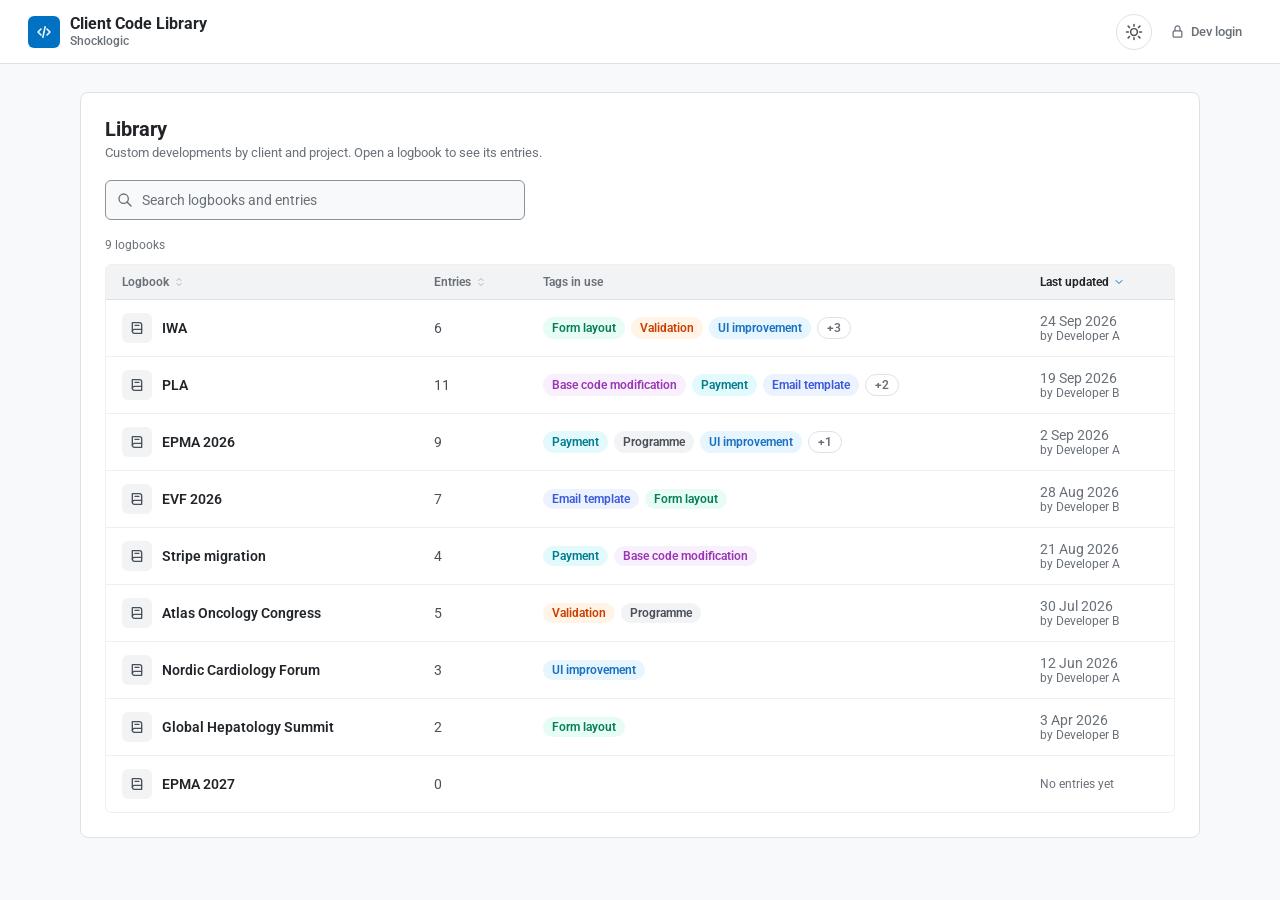
==== index.html @ 4f208eb2 "Add Library and search results pages with sample data and top bar behaviour" ====
<!DOCTYPE html>
<html lang="en">
<head>
  <meta charset="utf-8">
  <meta name="viewport" content="width=device-width, initial-scale=1">
  <title>Library · Client Code Library</title>
  <link rel="preconnect" href="https://fonts.googleapis.com">
  <link rel="preconnect" href="https://fonts.gstatic.com" crossorigin>
  <link rel="stylesheet" href="https://fonts.googleapis.com/css2?family=JetBrains+Mono:wght@400&family=Roboto:wght@400;500;600;700&display=swap">
  <link rel="stylesheet" href="css/tokens.css">
  <link rel="stylesheet" href="css/base.css">
  <link rel="stylesheet" href="css/components.css">
  <link rel="stylesheet" href="css/pages.css">
  <script src="js/boot.js"></script>
</head>
<body>
  <div class="app" id="app">
    <a class="skip-link" href="#main">Skip to content</a>
    <header class="topbar">
      <a class="brand" href="index.html">
        <span class="brand-mark"><svg data-icon="Code" data-size="18"></svg></span>
        <span class="brand-text">
          <span class="brand-name">Client Code Library</span>
          <span class="brand-org">Shocklogic</span>
        </span>
      </a>
      <div class="topbar-actions">
        <span class="dev-badge dev-only">Dev mode</span>
        <button type="button" class="theme-toggle" id="theme-toggle" aria-label="Switch theme">
          <svg class="icon-sun" data-icon="Sun" data-size="18"></svg>
          <svg class="icon-moon" data-icon="Moon" data-size="18"></svg>
        </button>
        <button type="button" class="dev-login viewer-only" id="dev-login"><svg data-icon="Lock" data-size="15"></svg>Dev login</button>
        <div class="user-menu dev-only">
          <button type="button" class="user-btn" id="user-btn" aria-haspopup="menu" aria-expanded="false" aria-controls="user-popup">
            <span class="avatar" aria-hidden="true" data-user-initials></span>
            <span class="uname" data-user-name></span>
            <svg class="chev" data-icon="ChevDown" data-size="14"></svg>
          </button>
          <div class="menu user-popup" id="user-popup" role="menu" aria-label="User menu" hidden>
            <button type="button" class="menu-item" role="menuitem" id="logout"><svg data-icon="Logout"></svg>Log out</button>
          </div>
        </div>
      </div>
    </header>
    <main class="main" id="main">
      <div class="page">
        <section class="content-card" aria-labelledby="library-title">
          <div class="content-header">
            <div>
              <h2 id="library-title">Library</h2>
              <p>Custom developments by client and project. Open a logbook to see its entries.</p>
            </div>
            <div class="header-actions dev-only">
              <button type="button" class="btn btn-primary"><svg data-icon="Plus"></svg>New logbook</button>
            </div>
          </div>
          <form class="search-block" role="search" action="search.html" method="get" id="library-search">
            <div class="search-row">
              <svg data-icon="Search"></svg>
              <input type="search" name="q" placeholder="Search logbooks and entries" aria-label="Search logbooks and entries" autocomplete="off">
            </div>
          </form>
          <p class="result-count" id="library-count"></p>
          <div class="table-wrap">
            <table>
              <caption class="sr-only">Logbooks</caption>
              <thead>
                <tr>
                  <th scope="col" aria-sort="none"><button type="button" data-sort="name">Logbook</button></th>
                  <th scope="col" aria-sort="none"><button type="button" data-sort="entries">Entries</button></th>
                  <th scope="col">Tags in use</th>
                  <th scope="col" aria-sort="descending"><button type="button" data-sort="updated" class="sorted">Last updated</button></th>
                  <th scope="col" class="dev-only"><span class="sr-only">Actions</span></th>
                </tr>
              </thead>
              <tbody id="library-rows"></tbody>
            </table>
          </div>
        </section>
      </div>
    </main>
  </div>
  <script src="js/icons.js"></script>
  <script src="js/data.js"></script>
  <script src="js/ui.js"></script>
  <script src="js/behaviors.js"></script>
  <script src="js/shell.js"></script>
  <script src="js/library.js"></script>
</body>
</html>
---- css/tokens.css ----
/*
  Design tokens.
  Light is the default. Dark applies when the OS prefers it, unless the user
  chose light with the toggle; data-theme="dark" on <html> forces dark.
  Components read these variables only; never write a hex value in a component.
*/

:root {
  color-scheme: light;

  /* Brand */
  --color-primary: #0171c4;
  --color-primary-hover: #01599c;
  --color-primary-active: #014276;
  --color-primary-light: #e7f5ff;
  --color-primary-light-border: #a5d8ff;
  --color-primary-light-active: #dbe9f3;
  --color-on-primary: #ffffff;

  /* Status */
  --color-success: #007f5b;
  --color-success-light: #e6fcf5;
  --color-success-text: #087f5b;
  --color-danger: #dd353b;
  --color-danger-hover: #c10b23;
  --color-danger-active: #9c0219;
  --color-danger-light: #fff5f5;
  --color-danger-light-active: #f8eeee;
  --color-danger-text: #da2a2c;
  --color-mark: #ffec99;

  /* Text */
  --color-text: #212529;
  --color-text-subtle: #495057;
  --color-text-muted: #697078;

  /* Borders */
  --color-border: #dee2e6;
  --color-border-light: #edeff1;
  --color-border-control: #8e9195;

  /* Grounds */
  --color-surface: #ffffff;
  --color-bg: #f8f9fa;
  --color-bg-subtle: #f1f3f5;
  --color-row-hover: #f8f9fa;
  --color-bg-active: #e5e7e9;
  --color-code-bg: #f8f9fa;
  --color-overlay: rgba(16, 24, 40, 0.45);

  /* Lightbox */
  --color-lightbox-bg: rgba(10, 12, 16, 0.95);
  --color-lightbox-control: rgba(255, 255, 255, 0.12);
  --color-lightbox-control-hover: rgba(255, 255, 255, 0.22);
  --color-lightbox-text: #ffffff;
  --color-lightbox-text-muted: rgba(255, 255, 255, 0.72);
  --color-lightbox-thumb-active: #4dabf7;
  --color-lightbox-image-bg: #ffffff;
  --color-zoom-chip: rgba(16, 24, 40, 0.6);

  /* Tags: one pair per controlled tag */
  --tag-blue-bg: #e7f5ff;
  --tag-blue-fg: #1971c2;
  --tag-teal-bg: #e6fcf5;
  --tag-teal-fg: #087f5b;
  --tag-grape-bg: #f8f0fc;
  --tag-grape-fg: #9c36b5;
  --tag-orange-bg: #fff4e6;
  --tag-orange-fg: #cc3f01;
  --tag-indigo-bg: #edf2ff;
  --tag-indigo-fg: #3b5bdb;
  --tag-cyan-bg: #e3fafc;
  --tag-cyan-fg: #027c90;
  --tag-gray-bg: #f1f3f5;
  --tag-gray-fg: #495057;

  /* Syntax colours, code only */
  --syn-keyword: #9c36b5;
  --syn-string: #087f5b;
  --syn-comment: #6c747c;
  --syn-fn: #1971c2;
  --syn-number: #cf4000;
  --syn-prop: #3b5bdb;

  --shadow-focus-input: 0 0 0 3px #e7f5ff;
}

/* Dark, following the OS unless the user chose light */
@media (prefers-color-scheme: dark) {
  :root:not([data-theme="light"]) {
    color-scheme: dark;

    --color-primary: #4dabf7;
    --color-primary-hover: #74c0fc;
    --color-primary-active: #4b97d1;
    --color-primary-light: rgba(34, 139, 230, 0.16);
    --color-primary-light-border: rgba(77, 171, 247, 0.35);
    --color-primary-light-active: #1b2c3e;
    --color-on-primary: #1a1b1e;
    --color-success: #63e6be;
    --color-success-light: rgba(18, 184, 134, 0.14);
    --color-success-text: #63e6be;
    --color-danger: #fa5252;
    --color-danger-hover: #ff6b6b;
    --color-danger-active: #e25053;
    --color-danger-light: rgba(250, 82, 82, 0.12);
    --color-danger-light-active: #28151a;
    --color-danger-text: #ff8787;
    --color-mark: rgba(250, 176, 5, 0.35);
    --color-text: #e9ecef;
    --color-text-subtle: #ced4da;
    --color-text-muted: #939599;
    --color-border: #373a40;
    --color-border-light: #2c2e33;
    --color-border-control: #6c6f76;
    --color-surface: #25262b;
    --color-bg: #1a1b1e;
    --color-bg-subtle: #2c2e33;
    --color-row-hover: #2c2e33;
    --color-bg-active: #1d1f23;
    --color-code-bg: #1f2023;
    --tag-blue-bg: rgba(34, 139, 230, 0.16);
    --tag-blue-fg: #74c0fc;
    --tag-teal-bg: rgba(18, 184, 134, 0.16);
    --tag-teal-fg: #63e6be;
    --tag-grape-bg: rgba(190, 75, 219, 0.16);
    --tag-grape-fg: #e599f7;
    --tag-orange-bg: rgba(253, 126, 20, 0.16);
    --tag-orange-fg: #ffa94d;
    --tag-indigo-bg: rgba(76, 110, 245, 0.16);
    --tag-indigo-fg: #91a7ff;
    --tag-cyan-bg: rgba(21, 170, 191, 0.16);
    --tag-cyan-fg: #66d9e8;
    --tag-gray-bg: rgba(134, 142, 150, 0.12);
    --tag-gray-fg: #ced4da;
    --syn-keyword: #e599f7;
    --syn-string: #63e6be;
    --syn-comment: #909296;
    --syn-fn: #74c0fc;
    --syn-number: #ffa94d;
    --syn-prop: #91a7ff;
    --shadow-focus-input: 0 0 0 3px rgba(34, 139, 230, 0.16);
  }
}

:root[data-theme="dark"] {
  color-scheme: dark;

  --color-primary: #4dabf7;
  --color-primary-hover: #74c0fc;
  --color-primary-active: #4b97d1;
  --color-primary-light: rgba(34, 139, 230, 0.16);
  --color-primary-light-border: rgba(77, 171, 247, 0.35);
  --color-primary-light-active: #1b2c3e;
  --color-on-primary: #1a1b1e;
  --color-success: #63e6be;
  --color-success-light: rgba(18, 184, 134, 0.14);
  --color-success-text: #63e6be;
  --color-danger: #fa5252;
  --color-danger-hover: #ff6b6b;
  --color-danger-active: #e25053;
  --color-danger-light: rgba(250, 82, 82, 0.12);
  --color-danger-light-active: #28151a;
  --color-danger-text: #ff8787;
  --color-mark: rgba(250, 176, 5, 0.35);
  --color-text: #e9ecef;
  --color-text-subtle: #ced4da;
  --color-text-muted: #939599;
  --color-border: #373a40;
  --color-border-light: #2c2e33;
  --color-border-control: #6c6f76;
  --color-surface: #25262b;
  --color-bg: #1a1b1e;
  --color-bg-subtle: #2c2e33;
  --color-row-hover: #2c2e33;
  --color-bg-active: #1d1f23;
  --color-code-bg: #1f2023;
  --tag-blue-bg: rgba(34, 139, 230, 0.16);
  --tag-blue-fg: #74c0fc;
  --tag-teal-bg: rgba(18, 184, 134, 0.16);
  --tag-teal-fg: #63e6be;
  --tag-grape-bg: rgba(190, 75, 219, 0.16);
  --tag-grape-fg: #e599f7;
  --tag-orange-bg: rgba(253, 126, 20, 0.16);
  --tag-orange-fg: #ffa94d;
  --tag-indigo-bg: rgba(76, 110, 245, 0.16);
  --tag-indigo-fg: #91a7ff;
  --tag-cyan-bg: rgba(21, 170, 191, 0.16);
  --tag-cyan-fg: #66d9e8;
  --tag-gray-bg: rgba(134, 142, 150, 0.12);
  --tag-gray-fg: #ced4da;
  --syn-keyword: #e599f7;
  --syn-string: #63e6be;
  --syn-comment: #909296;
  --syn-fn: #74c0fc;
  --syn-number: #ffa94d;
  --syn-prop: #91a7ff;
  --shadow-focus-input: 0 0 0 3px rgba(34, 139, 230, 0.16);
}

/* Not themed */
:root {
  --font-sans: Roboto, -apple-system, BlinkMacSystemFont, "Segoe UI", sans-serif;
  --font-mono: "JetBrains Mono", ui-monospace, SFMono-Regular, Menlo, Monaco, Consolas, "Liberation Mono", monospace;

  --shadow-drawer: -8px 0 32px rgba(16, 24, 40, 0.12);
  --shadow-modal: 0 12px 40px rgba(16, 24, 40, 0.18);

  --radius-xs: 4px;
  --radius-sm: 6px;
  --radius-md: 8px;
  --radius-full: 999px;

  --page-max: 1120px;
  --topbar-height: 64px;
  --drawer-width: 600px;
  --modal-width: 440px;
  --input-height: 40px;
  --button-height: 40px;
  --drawer-foot-height: 69px;

  --z-topbar: 20;
  --z-toast-dock: 30;
  --z-overlay: 40;
  --z-drawer: 41;
  --z-toast-drawer: 42;
  --z-modal: 50;
  --z-lightbox: 60;
}
---- css/base.css ----
/* Reset, document defaults, role switch and shared utilities. */

*, *::before, *::after { box-sizing: border-box; }

html {
  /* Anchors and focus scroll below the sticky top bar. */
  scroll-padding-top: calc(var(--topbar-height) + 8px);
}

html, body {
  margin: 0;
  padding: 0;
  min-height: 100%;
  background: var(--color-bg);
  color: var(--color-text);
  font-family: var(--font-sans);
  font-size: 14px;
  -webkit-font-smoothing: antialiased;
}

button, input, textarea, select { font-family: inherit; }
a { color: inherit; }
svg { flex-shrink: 0; }

[hidden] { display: none !important; }

/* Set on <html> while an overlay is open. */
.no-scroll { overflow: hidden; }

:focus-visible {
  outline: 2px solid var(--color-primary);
  outline-offset: 2px;
}

.skip-link {
  position: absolute;
  left: 12px;
  top: -48px;
  z-index: 100;
  padding: 8px 12px;
  border-radius: var(--radius-sm);
  background: var(--color-primary);
  color: var(--color-on-primary);
  font-weight: 600;
  text-decoration: none;
}
.skip-link:focus { top: 12px; }

.sr-only {
  position: absolute;
  width: 1px;
  height: 1px;
  padding: 0;
  margin: -1px;
  overflow: hidden;
  clip: rect(0, 0, 0, 0);
  white-space: nowrap;
  border: 0;
}

/*
  Roles. html[data-role] is "dev" or "viewer" (viewer when missing).
  .dev-only is hidden for viewers; .viewer-only is hidden for devs.
*/
:root:not([data-role="dev"]) .dev-only { display: none !important; }
:root[data-role="dev"] .viewer-only { display: none !important; }

@media (prefers-reduced-motion: reduce) {
  * { transition-duration: 0.001ms !important; animation-duration: 0.001ms !important; }
}
---- css/components.css ----
/*
  Components. Variables come from tokens.css; this file holds no page layout.
  Class names are the contract with the markup built in js/ and the HTML pages.
*/

/* ---------- Top bar ---------- */
.topbar {
  height: var(--topbar-height);
  flex-shrink: 0;
  position: sticky;
  top: 0;
  z-index: var(--z-topbar);
  display: flex;
  align-items: center;
  gap: 12px;
  padding: 0 28px;
  background: var(--color-surface);
  border-bottom: 1px solid var(--color-border);
}
.brand { display: flex; align-items: center; gap: 10px; flex: 1; min-width: 0; text-decoration: none; }
.brand-mark {
  width: 32px; height: 32px; border-radius: var(--radius-sm);
  display: inline-flex; align-items: center; justify-content: center;
  background: var(--color-primary); color: var(--color-on-primary);
}
.brand-mark svg { width: 18px; height: 18px; }
.brand-text { display: flex; flex-direction: column; min-width: 0; line-height: 1.25; }
.brand-name { font-size: 16px; font-weight: 700; color: var(--color-text); white-space: nowrap; }
.brand-org { font-size: 12px; font-weight: 500; color: var(--color-text-muted); }
.topbar-actions { display: flex; align-items: center; gap: 8px; }

.theme-toggle {
  width: 36px; height: 36px; border-radius: var(--radius-full);
  display: inline-flex; align-items: center; justify-content: center;
  border: 1px solid var(--color-border); background: var(--color-surface);
  color: var(--color-text-subtle); cursor: pointer;
}
.theme-toggle:hover { background: var(--color-bg-subtle); }
.theme-toggle:active { background: var(--color-bg-active); }
.theme-toggle svg { width: 18px; height: 18px; }
.theme-toggle .icon-moon { display: none; }
:root[data-theme="dark"] .theme-toggle .icon-sun { display: none; }
:root[data-theme="dark"] .theme-toggle .icon-moon { display: inline-block; }
@media (prefers-color-scheme: dark) {
  :root:not([data-theme="light"]) .theme-toggle .icon-sun { display: none; }
  :root:not([data-theme="light"]) .theme-toggle .icon-moon { display: inline-block; }
}

.dev-login {
  display: inline-flex; align-items: center; gap: 6px;
  padding: 7px 10px; border: none; border-radius: var(--radius-sm); background: none;
  font-size: 13px; font-weight: 500; color: var(--color-text-muted); cursor: pointer;
}
.dev-login svg { width: 15px; height: 15px; }
.dev-login:hover { background: var(--color-bg-subtle); color: var(--color-text); }
.dev-login:active { background: var(--color-bg-active); }

.dev-badge {
  padding: 3px 9px; border-radius: var(--radius-full);
  background: var(--color-success-light); color: var(--color-success-text);
  font-size: 12px; font-weight: 600; white-space: nowrap;
}

.user-menu { position: relative; }
.user-btn {
  display: inline-flex; align-items: center; gap: 8px;
  padding: 3px 10px 3px 3px; border: 1px solid transparent; border-radius: var(--radius-full); background: none;
  font-size: 13px; font-weight: 500; color: var(--color-text); cursor: pointer;
}
.user-btn:hover { background: var(--color-bg-subtle); }
.user-btn:active { background: var(--color-bg-active); }
.user-btn .chev { width: 14px; height: 14px; color: var(--color-text-muted); }
.user-popup { position: absolute; top: calc(100% + 4px); right: 0; z-index: var(--z-overlay); }

.avatar {
  width: 28px; height: 28px; border-radius: var(--radius-full);
  display: inline-flex; align-items: center; justify-content: center;
  background: var(--color-primary-light); color: var(--color-primary);
  font-size: 11px; font-weight: 700;
}
.avatar.sm { width: 22px; height: 22px; font-size: 10px; }
.avatar.teal { background: var(--tag-teal-bg); color: var(--tag-teal-fg); }

/* ---------- Breadcrumbs ---------- */
.breadcrumbs { display: flex; align-items: center; gap: 6px; margin-bottom: 14px; font-size: 13px; color: var(--color-text-muted); }
.breadcrumbs a { color: var(--color-primary); font-weight: 500; text-decoration: none; }
.breadcrumbs a:hover { text-decoration: underline; }
.breadcrumbs svg { width: 14px; height: 14px; }
.breadcrumbs .current { color: var(--color-text-subtle); }

/* ---------- Buttons ---------- */
.btn {
  display: inline-flex; align-items: center; justify-content: center; gap: 8px;
  height: var(--button-height); padding: 0 16px;
  border: 1px solid transparent; border-radius: var(--radius-sm);
  font-size: 14px; font-weight: 600; white-space: nowrap; cursor: pointer;
}
.btn svg { width: 16px; height: 16px; }
.btn-primary { background: var(--color-primary); color: var(--color-on-primary); }
.btn-primary:hover { background: var(--color-primary-hover); }
.btn-primary:active { background: var(--color-primary-active); }
.btn-default { background: var(--color-surface); color: var(--color-text); border-color: var(--color-border); }
.btn-default:hover { background: var(--color-bg-subtle); }
.btn-default:active { background: var(--color-bg-active); }
.btn-light { background: var(--color-primary-light); color: var(--color-primary); }
.btn-light:hover { border-color: var(--color-primary-light-border); }
.btn-light:active { background: var(--color-primary-light-active); }
.btn-danger { background: var(--color-danger); color: var(--color-on-primary); }
.btn-danger:hover { background: var(--color-danger-hover); }
.btn-danger:active { background: var(--color-danger-active); }
.btn-subtle { border: none; background: transparent; color: var(--color-text-muted); font-weight: 500; }
.btn-subtle:hover { background: var(--color-bg-subtle); color: var(--color-text); }
.btn-subtle:active { background: var(--color-bg-active); }
.btn-sm { height: 28px; padding: 0 12px; font-size: 13px; }

.icon-btn {
  display: inline-flex; padding: 6px; border: none; border-radius: var(--radius-sm); background: none;
  color: var(--color-text-muted); cursor: pointer;
}
.icon-btn svg { width: 16px; height: 16px; }
.icon-btn:hover { background: var(--color-bg-subtle); color: var(--color-primary); }
.icon-btn:active { background: var(--color-bg-active); }
.icon-btn.danger:hover { background: var(--color-danger-light); color: var(--color-danger-text); }
.icon-btn.danger:active { background: var(--color-danger-light-active); }
.action-icons { display: flex; gap: 2px; }

/* ---------- Search ---------- */
.search-row { position: relative; width: 100%; max-width: 420px; }
.search-row.wide { max-width: 560px; }
.search-row > svg {
  position: absolute; left: 12px; top: 50%; transform: translateY(-50%);
  width: 16px; height: 16px; color: var(--color-text-muted); pointer-events: none;
}
.search-row input {
  width: 100%; height: var(--input-height); padding: 10px 36px;
  border: 1px solid var(--color-border-control); border-radius: var(--radius-sm);
  background: var(--color-bg); color: var(--color-text); font-size: 14px;
}
.search-row input::placeholder { color: var(--color-text-muted); }
.search-row input::-webkit-search-cancel-button { display: none; }
.search-row input:focus {
  outline: none; border-color: var(--color-primary); background: var(--color-surface);
  box-shadow: var(--shadow-focus-input);
}
.search-row .clear { position: absolute; right: 6px; top: 50%; transform: translateY(-50%); }

/* ---------- Menus and selects ---------- */
.menu {
  width: 216px; padding: 4px;
  background: var(--color-surface); border: 1px solid var(--color-border-light);
  border-radius: var(--radius-sm); box-shadow: var(--shadow-modal);
}
.menu-label { padding: 6px 12px 4px; font-size: 12px; line-height: 1.45; color: var(--color-text-muted); }
.menu-divider { height: 1px; margin: 4px 0; background: var(--color-border-light); }
.menu-item {
  display: flex; align-items: center; gap: 10px; width: 100%; padding: 8px 12px;
  border: none; border-radius: var(--radius-xs); background: none;
  font-size: 14px; line-height: 1.55; color: var(--color-text); text-align: left; cursor: pointer;
}
.menu-item svg { width: 16px; height: 16px; color: var(--color-text-subtle); }
.menu-item:hover, .menu-item.is-active { background: var(--color-bg-subtle); }
.menu-item:active { background: var(--color-bg-active); }
.menu-item.danger, .menu-item.danger svg { color: var(--color-danger-text); }
.menu-item.danger:hover { background: var(--color-danger-light); }
.menu-item.danger:active { background: var(--color-danger-light-active); }
[role="listbox"]:focus-visible { outline: none; }
[role="listbox"]:focus-visible .is-active { outline: 2px solid var(--color-primary); outline-offset: -2px; }

.select-wrap { position: relative; display: inline-block; vertical-align: top; }
.select {
  display: inline-flex; align-items: center; gap: 8px; height: var(--input-height);
  padding: 0 10px 0 12px; border: 1px solid var(--color-border-control); border-radius: var(--radius-sm);
  background: var(--color-surface); color: var(--color-text); font-size: 14px; white-space: nowrap; cursor: pointer;
}
.select svg { width: 16px; height: 16px; color: var(--color-text-muted); }
.select .muted { color: var(--color-text-muted); }
.select:hover { background: var(--color-bg-subtle); }
.select.is-open { border-color: var(--color-primary); background: var(--color-surface); }
.select.compact { height: 30px; padding: 0 8px; font-size: 13px; }
.select-menu { position: absolute; top: calc(100% + 4px); left: 0; z-index: var(--z-overlay); min-width: 100%; width: max-content; }
.select-menu .menu-item[aria-selected="true"] { font-weight: 500; }
.select-menu .check { color: var(--color-primary); }
.select-menu .menu-item[aria-selected="false"] .check { visibility: hidden; }

/* Tag filter: fixed-height trigger, checkbox list, Clear at the foot. */
.tag-filter-wrap { width: 220px; }
.select.tag-filter { width: 100%; }
.tag-filter .tf-value { flex: 1; min-width: 0; display: flex; align-items: baseline; gap: 6px; overflow: hidden; text-align: left; }
.tag-filter .tf-first { min-width: 0; overflow: hidden; text-overflow: ellipsis; white-space: nowrap; }
.tag-filter .tf-more { flex-shrink: 0; font-weight: 500; color: var(--color-text-subtle); }
.tag-filter-menu { position: absolute; top: calc(100% + 4px); left: 0; z-index: var(--z-overlay); width: max(100%, 240px); }
.tf-search { padding: 8px 8px 4px; }
.tf-list { max-height: 288px; overflow-y: auto; }
.tf-option {
  display: flex; align-items: center; gap: 10px; padding: 8px 12px;
  border-radius: var(--radius-xs); font-size: 14px; line-height: 1.55; color: var(--color-text); cursor: pointer;
}
.tf-option:hover, .tf-option.is-active { background: var(--color-bg-subtle); }
.tf-option:hover .checkbox-box { border-color: var(--color-primary); }
.tf-option[aria-selected="true"] .checkbox-box { background: var(--color-primary); border-color: var(--color-primary); }
.tf-option[aria-selected="true"] .checkbox-box svg { visibility: visible; }
.tf-foot { display: flex; justify-content: flex-end; margin-top: 4px; padding: 4px 4px 0; border-top: 1px solid var(--color-border-light); }
.checkbox-box {
  width: 16px; height: 16px; flex-shrink: 0;
  display: inline-flex; align-items: center; justify-content: center;
  border: 1px solid var(--color-border-control); border-radius: var(--radius-xs);
  background: var(--color-surface); color: var(--color-on-primary);
}
.checkbox-box svg { width: 12px; height: 12px; visibility: hidden; }

/* ---------- Form fields ---------- */
.field { display: flex; flex-direction: column; gap: 6px; margin-bottom: 20px; }
.field-label { font-size: 14px; font-weight: 500; color: var(--color-text); }
.field-label .req { margin-left: 2px; color: var(--color-danger-text); }
.field-desc { margin-top: -2px; font-size: 12px; line-height: 1.45; color: var(--color-text-muted); }
.field-error { font-size: 12px; line-height: 1.45; color: var(--color-danger-text); }
.input, .textarea {
  width: 100%; padding: 9px 12px;
  border: 1px solid var(--color-border-control); border-radius: var(--radius-sm);
  background: var(--color-surface); color: var(--color-text); font-size: 14px;
}
.input { height: var(--input-height); }
.textarea { min-height: 88px; line-height: 1.55; resize: vertical; }
.input::placeholder, .textarea::placeholder { color: var(--color-text-muted); }
.input:focus, .textarea:focus { outline: none; border-color: var(--color-primary); box-shadow: var(--shadow-focus-input); }
.input.has-error, .textarea.has-error { border-color: var(--color-danger); }
.input.has-error { color: var(--color-danger-text); }
.input-icon { position: relative; }
.input-icon > svg {
  position: absolute; left: 11px; top: 50%; transform: translateY(-50%);
  width: 16px; height: 16px; color: var(--color-text-muted); pointer-events: none;
}
.input-icon .input { padding-left: 34px; }

/* Tags field: pills plus a read-only combobox input over the shared tag list. */
.multiselect-wrap { position: relative; }
.multiselect {
  position: relative; display: flex; flex-wrap: wrap; align-items: center; gap: 6px;
  min-height: var(--input-height); padding: 6px 34px 6px 8px;
  border: 1px solid var(--color-border-control); border-radius: var(--radius-sm);
  background: var(--color-surface); cursor: pointer;
}
.multiselect:focus-within { border-color: var(--color-primary); box-shadow: var(--shadow-focus-input); }
.multiselect.has-error { border-color: var(--color-danger); }
.multiselect > .chev {
  position: absolute; right: 10px; top: calc(var(--input-height) / 2 - 1px); transform: translateY(-50%);
  width: 16px; height: 16px; color: var(--color-text-muted); pointer-events: none;
}
.multiselect-input {
  flex: 1; min-width: 90px; padding: 4px; border: 0; outline: none; background: transparent;
  color: var(--color-text); font-size: 14px; cursor: pointer; caret-color: transparent;
}
.multiselect-input::placeholder { color: var(--color-text-muted); }
.pill {
  display: inline-flex; align-items: center; gap: 4px; padding: 3px 4px 3px 9px;
  border-radius: var(--radius-full); background: var(--color-bg-subtle); color: var(--color-text-subtle);
  font-size: 12px; font-weight: 600;
}
.pill .icon-btn { width: 24px; height: 24px; margin: -2px -6px -2px -4px; align-items: center; justify-content: center; padding: 0; }
.pill .icon-btn svg { width: 12px; height: 12px; }
.tag-menu { position: absolute; top: calc(100% + 4px); left: 0; right: 0; z-index: var(--z-overlay); width: auto; }

/* ---------- Tags and chips ---------- */
.tags { display: flex; flex-wrap: wrap; gap: 6px; }
.tag {
  display: inline-flex; align-items: center; padding: 2px 9px; border-radius: var(--radius-full);
  font-size: 12px; font-weight: 600; line-height: 1.4; white-space: nowrap;
}
.tag.blue { background: var(--tag-blue-bg); color: var(--tag-blue-fg); }
.tag.teal { background: var(--tag-teal-bg); color: var(--tag-teal-fg); }
.tag.grape { background: var(--tag-grape-bg); color: var(--tag-grape-fg); }
.tag.orange { background: var(--tag-orange-bg); color: var(--tag-orange-fg); }
.tag.indigo { background: var(--tag-indigo-bg); color: var(--tag-indigo-fg); }
.tag.cyan { background: var(--tag-cyan-bg); color: var(--tag-cyan-fg); }
.tag.gray { background: var(--tag-gray-bg); color: var(--tag-gray-fg); }
.tag.more { border: 1px solid var(--color-border); background: transparent; color: var(--color-text-muted); }
.count-badge {
  padding: 1px 8px; border-radius: var(--radius-full); background: var(--color-bg-subtle);
  font-size: 12px; font-weight: 600; line-height: 19px; color: var(--color-text-subtle);
}
.in-logbook {
  display: inline-flex; align-items: center; gap: 5px; padding: 2px 9px 2px 7px;
  border: 1px solid var(--color-border); border-radius: var(--radius-full);
  font-size: 12px; font-weight: 600; color: var(--color-text-subtle);
}
.in-logbook svg { width: 13px; height: 13px; }
mark { padding: 0 1px; border-radius: 2px; background: var(--color-mark); color: inherit; }

/* ---------- Library table ---------- */
.table-wrap { overflow-x: auto; border: 1px solid var(--color-border-light); border-radius: var(--radius-sm); }
table { width: 100%; min-width: 760px; border-collapse: collapse; font-size: 14px; }
thead th {
  padding: 10px 16px; border-bottom: 1px solid var(--color-border); background: var(--color-bg-subtle);
  text-align: left; font-size: 12px; font-weight: 600; color: var(--color-text-muted); white-space: nowrap;
}
thead th button {
  display: inline-flex; align-items: center; gap: 4px; padding: 0; border: none; background: none;
  font: inherit; color: inherit; cursor: pointer;
}
thead th button svg { width: 12px; height: 12px; opacity: 0.5; }
thead th button.sorted { color: var(--color-text); }
thead th button.sorted svg { opacity: 1; color: var(--color-primary); }
thead th button.sorted.asc svg { transform: rotate(180deg); }
tbody tr { border-bottom: 1px solid var(--color-border-light); cursor: pointer; }
tbody tr:last-child { border-bottom: none; }
tbody tr:hover { background: var(--color-row-hover); }
tbody td { padding: 13px 16px; vertical-align: middle; color: var(--color-text-subtle); }
td.col-name { font-weight: 600; color: var(--color-text); }
td.col-name .name-wrap { display: flex; align-items: center; gap: 10px; }
td.col-name .name-link { color: inherit; text-decoration: none; }
td.col-name .name-link:hover { text-decoration: underline; }
td.col-name .lb-icon {
  width: 30px; height: 30px; border-radius: var(--radius-sm);
  display: inline-flex; align-items: center; justify-content: center;
  background: var(--color-bg-subtle); color: var(--color-text-subtle);
}
td.col-name .lb-icon svg { width: 16px; height: 16px; }
td.col-count, td.col-date { white-space: nowrap; }
td.col-date { color: var(--color-text-muted); }
td.col-date .by { display: block; font-size: 12px; }
td.col-actions { width: 1%; white-space: nowrap; }

/* ---------- Search results ---------- */
.lb-result {
  display: flex; align-items: center; gap: 12px; padding: 12px 14px;
  border: 1px solid var(--color-border-light); border-radius: var(--radius-sm); text-decoration: none;
}
.lb-result:hover { background: var(--color-row-hover); border-color: var(--color-border); }
.lb-result .lb-icon {
  width: 34px; height: 34px; border-radius: var(--radius-sm);
  display: inline-flex; align-items: center; justify-content: center;
  background: var(--color-primary-light); color: var(--color-primary);
}
.lb-result .lb-icon svg { width: 18px; height: 18px; }
.lb-result .lb-name { font-size: 14.5px; font-weight: 600; }
.lb-result .lb-sub { margin-top: 2px; font-size: 12px; color: var(--color-text-muted); }
.lb-result .go { width: 16px; height: 16px; margin-left: auto; color: var(--color-text-muted); }

.entry-results { border: 1px solid var(--color-border-light); border-radius: var(--radius-sm); }
.er { display: block; padding: 14px 16px; border-bottom: 1px solid var(--color-border-light); text-decoration: none; cursor: pointer; }
.er:last-child { border-bottom: none; }
.er:hover { background: var(--color-row-hover); }
.er:focus-visible { outline-offset: -2px; }
.er-top { display: flex; align-items: flex-start; justify-content: space-between; gap: 12px; }
.er-title { font-size: 15px; font-weight: 600; line-height: 1.35; color: var(--color-text); }
.er-date { font-size: 12px; color: var(--color-text-muted); white-space: nowrap; }
.er-snippet { max-width: 80ch; margin: 6px 0 10px; font-size: 13.5px; line-height: 1.6; color: var(--color-text-subtle); }
.er-snippet strong { font-weight: 600; color: var(--color-text); }
.er-bottom { display: flex; flex-wrap: wrap; align-items: center; gap: 10px; }

/* ---------- Entries (accordion) ---------- */
.entries { border: 1px solid var(--color-border-light); border-radius: var(--radius-sm); }
.entry { border-bottom: 1px solid var(--color-border-light); }
.entry:last-child { border-bottom: none; }
.entry-head { display: flex; align-items: center; }
.entry-head:hover { background: var(--color-row-hover); }
.entry.open > .entry-head { background: var(--color-bg-subtle); }
.entry-toggle {
  flex: 1; min-width: 0; display: flex; align-items: center; gap: 12px; padding: 14px 16px;
  border: none; background: none; font: inherit; color: inherit; text-align: left; cursor: pointer;
}
.entry-toggle:focus-visible { outline-offset: -2px; }
.entry-chev { width: 18px; height: 18px; color: var(--color-text-muted); transition: transform 0.15s ease; }
.entry.open .entry-chev { transform: rotate(90deg); color: var(--color-primary); }
.entry-main { flex: 1; min-width: 0; display: flex; flex-direction: column; gap: 6px; }
.entry-title { font-size: 15px; font-weight: 600; line-height: 1.35; color: var(--color-text); }
.entry-meta { display: flex; align-items: center; gap: 10px; flex-shrink: 0; font-size: 12px; color: var(--color-text-muted); white-space: nowrap; }
.entry-actions { padding-right: 16px; }
.entry-body { padding: 20px 24px 24px 46px; border-top: 1px solid var(--color-border-light); }

.section { margin-bottom: 22px; }
.section:last-child { margin-bottom: 0; }
.section-title {
  margin: 0 0 8px; font-size: 12px; font-weight: 700; letter-spacing: 0.04em; text-transform: uppercase;
  color: var(--color-text-muted);
}
.section p { max-width: 76ch; margin: 0 0 10px; font-size: 14.5px; line-height: 1.7; color: var(--color-text-subtle); }
.section p:last-child { margin-bottom: 0; }
.section ol, .section ul { max-width: 76ch; margin: 0; padding-left: 20px; }
.section li { font-size: 14.5px; line-height: 1.75; color: var(--color-text-subtle); }
.section strong { font-weight: 600; color: var(--color-text); }
.section h2, .rte-content h2 { margin: 0 0 6px; font-size: 15px; font-weight: 700; color: var(--color-text); }
.section code, .rte-content code {
  padding: 1px 5px; border-radius: var(--radius-xs); background: var(--color-bg-subtle); color: var(--color-text);
  font-family: var(--font-mono); font-size: 12.5px;
}
.section a, .rte-content a { color: var(--color-primary); }

.impl-link {
  display: inline-flex; align-items: center; gap: 8px; max-width: 100%; padding: 8px 12px;
  border: 1px solid var(--color-primary-light-border); border-radius: var(--radius-sm);
  background: var(--color-primary-light); color: var(--color-primary);
  font-size: 14px; font-weight: 500; text-decoration: none;
}
.impl-link span { overflow: hidden; text-overflow: ellipsis; white-space: nowrap; }
.impl-link svg { width: 16px; height: 16px; }
.impl-link:hover { border-color: var(--color-primary); }

.entry-foot {
  display: flex; flex-wrap: wrap; gap: 4px 20px; margin-top: 22px; padding-top: 14px;
  border-top: 1px dashed var(--color-border); font-size: 12px; color: var(--color-text-muted);
}

/* ---------- Code and images ---------- */
.code { overflow: hidden; border: 1px solid var(--color-border-light); border-radius: var(--radius-sm); background: var(--color-code-bg); }
.code-head { display: flex; align-items: center; justify-content: space-between; gap: 8px; padding: 6px 8px 6px 14px; border-bottom: 1px solid var(--color-border-light); }
.code-lang { font-size: 12px; font-weight: 600; color: var(--color-text-subtle); }
.copy-btn {
  display: inline-flex; align-items: center; gap: 6px; padding: 5px 8px; border: none; border-radius: var(--radius-sm); background: none;
  font-size: 12px; font-weight: 600; color: var(--color-text-muted); cursor: pointer;
}
.copy-btn svg { width: 14px; height: 14px; }
.copy-btn:hover { background: var(--color-bg-subtle); color: var(--color-primary); }
.copy-btn.copied { color: var(--color-success); }
pre.code-body {
  margin: 0; padding: 14px 16px; overflow-x: auto;
  font-family: var(--font-mono); font-size: 13px; line-height: 1.65; color: var(--color-text);
}
.k { color: var(--syn-keyword); }
.s { color: var(--syn-string); }
.c { color: var(--syn-comment); font-style: italic; }
.f { color: var(--syn-fn); }
.n { color: var(--syn-number); }
.p { color: var(--syn-prop); }

.thumbs { display: flex; flex-wrap: wrap; gap: 10px; }
.thumb {
  position: relative; width: 168px; aspect-ratio: 16 / 10; padding: 0; overflow: hidden;
  border: 1px solid var(--color-border); border-radius: var(--radius-sm); background: var(--color-surface); cursor: zoom-in;
}
.thumb:hover { border-color: var(--color-primary); }
.thumb svg.shot { display: block; width: 100%; height: 100%; }
.thumb .zoom {
  position: absolute; right: 6px; bottom: 6px; width: 24px; height: 24px; border-radius: var(--radius-full);
  display: inline-flex; align-items: center; justify-content: center;
  background: var(--color-zoom-chip); color: var(--color-lightbox-text);
}
.thumb .zoom svg { width: 13px; height: 13px; }

/* ---------- Drawer and editor fields ---------- */
.overlay { position: fixed; inset: 0; z-index: var(--z-overlay); background: var(--color-overlay); }
.drawer {
  position: fixed; top: 0; right: 0; bottom: 0; z-index: var(--z-drawer);
  width: var(--drawer-width); max-width: 100vw; display: flex; flex-direction: column;
  background: var(--color-surface); box-shadow: var(--shadow-drawer);
}
.drawer-head { display: flex; align-items: center; justify-content: space-between; gap: 12px; flex-shrink: 0; padding: 18px 24px; border-bottom: 1px solid var(--color-border); }
.drawer-head h3 { margin: 0; font-size: 18px; font-weight: 700; }
.drawer-head .doc-label { display: flex; align-items: center; gap: 5px; margin-bottom: 2px; font-size: 12px; font-weight: 600; color: var(--color-text-muted); }
.drawer-head .doc-label svg { width: 13px; height: 13px; }
.drawer-body { flex: 1; overflow-y: auto; padding: 24px 24px 12px; }
.drawer-required-note { margin: 0 0 16px; font-size: 12.5px; color: var(--color-text-muted); }
.drawer-foot {
  display: flex; align-items: center; justify-content: space-between; gap: 8px; flex-shrink: 0;
  padding: 14px 24px; border-top: 1px solid var(--color-border); background: var(--color-surface);
}
.drawer-foot .note { font-size: 12px; color: var(--color-text-muted); }
.drawer-foot .btns { display: flex; gap: 8px; }
.drawer-meta { display: grid; grid-template-columns: repeat(2, minmax(0, 1fr)); gap: 12px; margin: 4px 0 12px; padding-top: 16px; border-top: 1px solid var(--color-border); }
.drawer-meta dt { margin: 0 0 2px; font-size: 12px; font-weight: 500; color: var(--color-text-muted); }
.drawer-meta dd { margin: 0; font-size: 14px; color: var(--color-text); overflow-wrap: anywhere; }

.rte { overflow: hidden; border: 1px solid var(--color-border-control); border-radius: var(--radius-sm); background: var(--color-surface); }
.rte:focus-within { border-color: var(--color-primary); box-shadow: var(--shadow-focus-input); }
.rte-toolbar { display: flex; flex-wrap: wrap; gap: 2px; padding: 6px; border-bottom: 1px solid var(--color-border); }
.rte-group { display: flex; gap: 2px; margin-right: 4px; padding-right: 6px; border-right: 1px solid var(--color-border-light); }
.rte-group:last-child { border-right: none; }
.rte-btn {
  width: 28px; height: 28px; display: inline-flex; align-items: center; justify-content: center;
  border: 1px solid var(--color-border-light); border-radius: var(--radius-xs);
  background: var(--color-surface); color: var(--color-text-subtle); cursor: pointer;
}
.rte-btn svg { width: 15px; height: 15px; }
.rte-btn:hover { background: var(--color-bg-subtle); color: var(--color-primary); }
.rte-btn[aria-pressed="true"] { border-color: var(--color-primary); background: var(--color-primary-light); color: var(--color-primary); }
.rte-content { min-height: 120px; padding: 12px 14px; font-size: 14px; line-height: 1.65; color: var(--color-text); }
.rte-content:focus { outline: none; }
.rte-content:empty::before { content: attr(data-placeholder); color: var(--color-text-muted); }
.rte-content p { margin: 0 0 8px; }
.rte-content ol, .rte-content ul { margin: 0; padding-left: 20px; }

.code-editor { border: 1px solid var(--color-border-control); border-radius: var(--radius-sm); }
.code-editor:focus-within { border-color: var(--color-primary); box-shadow: var(--shadow-focus-input); }
.code-editor-head {
  display: flex; align-items: center; gap: 8px; padding: 6px; border-bottom: 1px solid var(--color-border);
  border-radius: calc(var(--radius-sm) - 1px) calc(var(--radius-sm) - 1px) 0 0; background: var(--color-bg-subtle);
}
.code-editor-head .hint { margin-left: auto; padding-right: 6px; font-size: 12px; color: var(--color-text-muted); }
.code-editor .code-body { display: flex; min-height: 140px; border-radius: 0 0 calc(var(--radius-sm) - 1px) calc(var(--radius-sm) - 1px); background: var(--color-code-bg); }
.code-gutter {
  min-width: 22px; padding: 12px 0 12px 14px; text-align: right; opacity: 0.6; user-select: none;
  font-family: var(--font-mono); font-size: 12.5px; line-height: 1.65; color: var(--color-text-muted);
}
.code-input {
  flex: 1; min-width: 0; margin: 0; padding: 12px 14px 12px 10px; border: 0; overflow-x: auto; resize: vertical;
  background: transparent; color: var(--color-text); white-space: pre; tab-size: 2;
  font-family: var(--font-mono); font-size: 12.5px; line-height: 1.65;
}
.code-input:focus { outline: none; }
.code-input::placeholder { color: var(--color-text-muted); font-family: var(--font-sans); }

.dropzone {
  display: flex; align-items: center; gap: 14px; padding: 20px;
  border: 1px dashed var(--color-border-control); border-radius: var(--radius-sm); background: var(--color-bg); cursor: pointer;
}
.dropzone.is-over { border-color: var(--color-primary); background: var(--color-primary-light); }
.dropzone.has-error { border-color: var(--color-danger); }
.dropzone .dz-icon {
  width: 40px; height: 40px; border-radius: var(--radius-full);
  display: inline-flex; align-items: center; justify-content: center;
  background: var(--color-primary-light); color: var(--color-primary);
}
.dropzone.is-over .dz-icon { background: var(--color-surface); }
.dropzone .dz-icon svg { width: 20px; height: 20px; }
.dropzone .dz-title { font-size: 14px; font-weight: 500; }
.dropzone .dz-title a { font-weight: 600; color: var(--color-primary); text-decoration: underline; text-underline-offset: 2px; }
.dropzone .dz-sub { margin-top: 2px; font-size: 12px; color: var(--color-text-muted); }
.dz-error { margin-top: 6px; }
.upload-list { display: flex; flex-wrap: wrap; gap: 10px; margin-top: 12px; }
.upload { position: relative; width: 120px; }
.upload .thumb { width: 120px; cursor: default; }
.upload .remove {
  position: absolute; top: -8px; right: -8px; width: 24px; height: 24px; border-radius: var(--radius-full);
  display: inline-flex; align-items: center; justify-content: center;
  border: 1px solid var(--color-border); background: var(--color-surface); color: var(--color-text-subtle); cursor: pointer;
}
.upload .remove svg { width: 12px; height: 12px; }
.upload .fname { margin-top: 4px; overflow: hidden; text-overflow: ellipsis; white-space: nowrap; font-size: 11.5px; color: var(--color-text-muted); }

/* ---------- Modal ---------- */
.modal-layer {
  position: fixed; inset: 0; z-index: var(--z-modal);
  display: flex; align-items: center; justify-content: center; padding: 16px; background: var(--color-overlay);
}
.modal {
  width: var(--modal-width); max-width: 100%;
  border: 1px solid var(--color-border-light); border-radius: var(--radius-md);
  background: var(--color-surface); box-shadow: var(--shadow-modal);
}
.modal-head { display: flex; align-items: center; justify-content: space-between; padding: 16px 20px 0; }
.modal-head h3 { margin: 0; font-size: 17px; font-weight: 700; }
.modal-body { padding: 14px 20px 6px; }
.modal-body p { margin: 0 0 16px; font-size: 14px; line-height: 1.6; color: var(--color-text-subtle); }
.modal-body .modal-subject { font-weight: 600; color: var(--color-text); }
.modal-foot { display: flex; justify-content: flex-end; gap: 8px; padding: 6px 20px 18px; }

/* ---------- Notification ---------- */
.toast-dock {
  position: fixed; right: 24px; bottom: 24px; z-index: var(--z-toast-dock);
  display: flex; flex-direction: column; gap: 8px;
}
/* While the drawer is open the dock rises above its footer. */
.toast-dock.is-above-drawer { bottom: calc(var(--drawer-foot-height) + 16px); z-index: var(--z-toast-drawer); }
.notification {
  position: relative; display: flex; align-items: flex-start; gap: 12px; width: 360px; max-width: 100%;
  padding: 12px 12px 12px 14px; border: 1px solid var(--color-border-light); border-radius: var(--radius-md);
  background: var(--color-surface); box-shadow: var(--shadow-modal);
}
.notification::before { content: ""; position: absolute; left: 6px; top: 10px; bottom: 10px; width: 3px; border-radius: 3px; background: var(--color-success); }
.notification .n-icon {
  width: 26px; height: 26px; flex-shrink: 0; margin-left: 4px; border-radius: var(--radius-full);
  display: inline-flex; align-items: center; justify-content: center;
  background: var(--color-success); color: var(--color-on-primary);
}
.notification .n-icon svg { width: 15px; height: 15px; }
.notification .n-title { font-size: 14px; font-weight: 600; }
.notification .n-text { margin-top: 2px; font-size: 13px; line-height: 1.45; color: var(--color-text-muted); }
.notification .icon-btn { margin-left: auto; }

/* ---------- Lightbox ---------- */
.lightbox { position: fixed; inset: 0; z-index: var(--z-lightbox); display: flex; flex-direction: column; background: var(--color-lightbox-bg); }
.lb-top { display: flex; align-items: center; justify-content: space-between; gap: 12px; padding: 16px 20px; color: var(--color-lightbox-text); }
.lb-top .lb-entry { font-size: 14px; font-weight: 600; }
.lb-top .lb-count { font-size: 13px; color: var(--color-lightbox-text-muted); }
.lb-btn {
  width: 40px; height: 40px; border: none; border-radius: var(--radius-full);
  display: inline-flex; align-items: center; justify-content: center;
  background: var(--color-lightbox-control); color: var(--color-lightbox-text); cursor: pointer;
}
.lb-btn:hover { background: var(--color-lightbox-control-hover); }
.lb-btn svg { width: 20px; height: 20px; }
.lb-btn:focus-visible, .lb-strip .mini:focus-visible { outline: 2px solid var(--color-lightbox-text); outline-offset: 2px; }
.lb-nav-slot { width: 40px; height: 40px; flex: none; }
.lb-stage { flex: 1; min-height: 0; display: flex; align-items: center; justify-content: center; gap: 20px; padding: 0 20px; }
.lb-img {
  width: min(960px, 100%); max-height: 100%; aspect-ratio: 16 / 10; overflow: hidden;
  border-radius: var(--radius-sm); background: var(--color-lightbox-image-bg);
}
.lb-img svg { display: block; width: 100%; height: 100%; }
.lb-caption { padding: 14px 20px 6px; text-align: center; font-size: 13px; color: var(--color-lightbox-text-muted); }
.lb-strip { display: flex; justify-content: center; gap: 8px; padding: 10px 20px 22px; }
.lb-strip .mini {
  width: 72px; aspect-ratio: 16 / 10; padding: 0; overflow: hidden; opacity: 0.5;
  border: 2px solid transparent; border-radius: var(--radius-xs); background: var(--color-lightbox-image-bg); cursor: pointer;
}
.lb-strip .mini:hover { opacity: 0.8; }
.lb-strip .mini.active, .lb-strip .mini.active:hover { opacity: 1; }
.lb-strip .mini.active { border-color: var(--color-lightbox-thumb-active); }
.lb-strip .mini svg { display: block; width: 100%; height: 100%; }

/* ---------- Empty state ---------- */
.empty-state { padding: 48px 16px; text-align: center; }
.empty-state .es-icon {
  width: 48px; height: 48px; margin: 0 auto 14px; border-radius: var(--radius-full);
  display: flex; align-items: center; justify-content: center;
  background: var(--color-bg-subtle); color: var(--color-text-muted);
}
.empty-state .es-icon svg { width: 22px; height: 22px; }
.empty-state .es-title { margin: 0 0 6px; font-size: 15px; font-weight: 600; color: var(--color-text); }
.empty-state p { max-width: 46ch; margin: 0 auto 16px; font-size: 13.5px; line-height: 1.55; color: var(--color-text-muted); }
.empty-state .es-actions { display: flex; flex-wrap: wrap; justify-content: center; gap: 8px; }
.empty-state .btn { text-decoration: none; }
---- css/pages.css ----
/* Page layout shared by Library, search results and Logbook. Reusable parts live in components.css. */

.app { min-height: 100vh; display: flex; flex-direction: column; }
.main { flex: 1; padding: 28px; }
.page { max-width: var(--page-max); margin: 0 auto; }

.content-card {
  padding: 24px;
  border: 1px solid var(--color-border); border-radius: var(--radius-md);
  background: var(--color-surface);
}
.content-header { display: flex; flex-wrap: wrap; align-items: flex-start; justify-content: space-between; gap: 16px; margin-bottom: 20px; }
.content-header h2 { margin: 0 0 4px; font-size: 20px; font-weight: 700; }
.content-header p { margin: 0; font-size: 13px; color: var(--color-text-muted); }
.header-meta { display: flex; flex-wrap: wrap; gap: 4px 16px; font-size: 13px; color: var(--color-text-muted); }
.header-meta span { display: inline-flex; align-items: center; gap: 6px; }
.header-meta svg { width: 14px; height: 14px; }
.header-actions { display: flex; align-items: center; gap: 8px; }

.search-block { margin-bottom: 18px; }
.result-count { margin: 0 0 12px; font-size: 12px; color: var(--color-text-muted); }

/* Logbook toolbar: search, tag filter, sort, Expand all. */
.toolbar { display: flex; flex-wrap: wrap; align-items: flex-start; gap: 10px; margin-bottom: 18px; }
.toolbar .spacer { flex: 1; }
.toolbar-end { display: flex; align-items: center; min-height: var(--input-height); }
.divider { height: 1px; margin: 26px 0 22px; background: var(--color-border); }
.header-divider { height: 1px; margin: 0 0 4px; background: var(--color-border); }

/* Search results. */
.results-head { display: flex; flex-wrap: wrap; align-items: center; justify-content: space-between; gap: 12px; margin: 0 0 12px; }
.results-head h3 { display: flex; align-items: center; gap: 8px; margin: 0; font-size: 15px; font-weight: 700; }
.lb-results { display: grid; gap: 8px; }
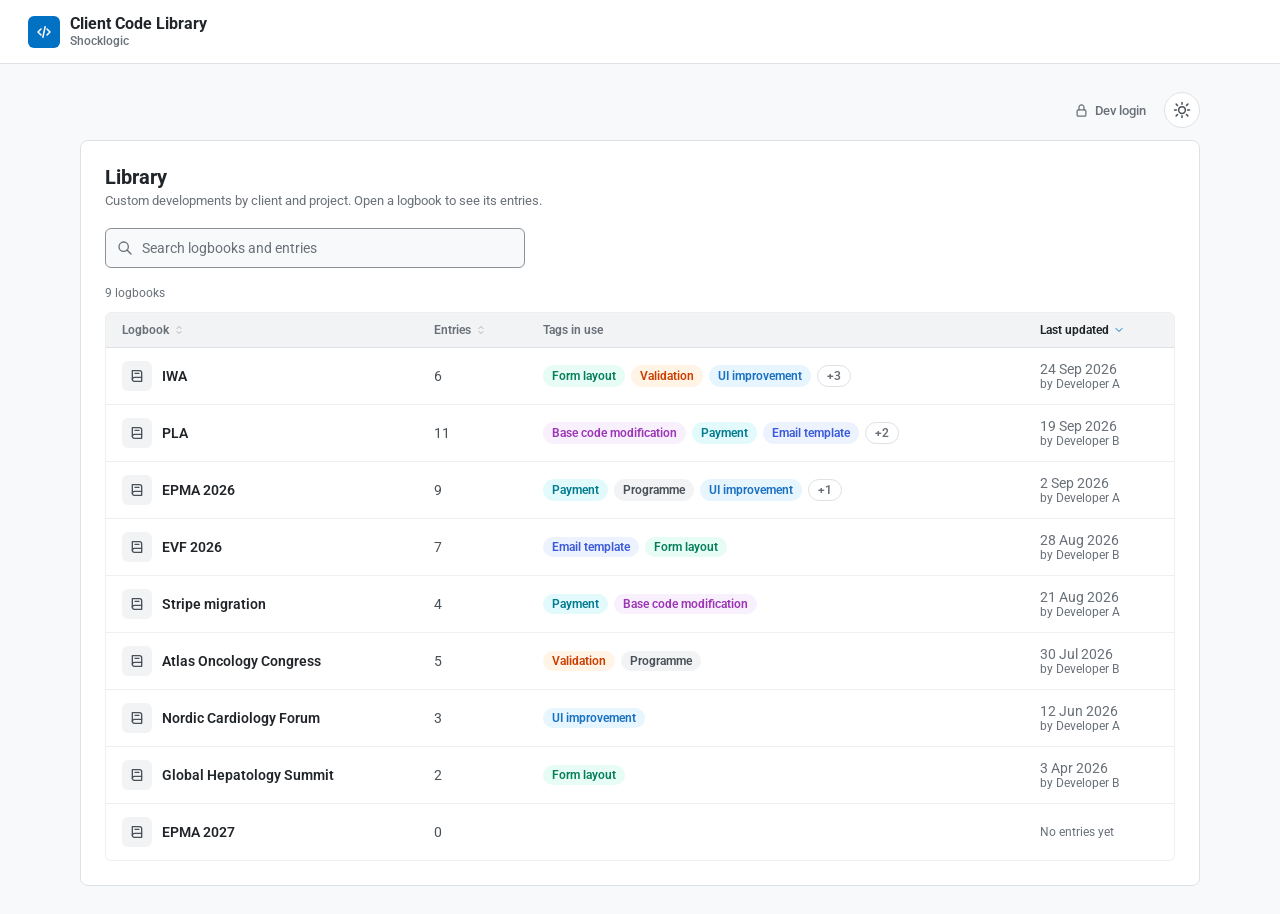
==== commit 6a472a8c: "Move login, theme toggle and breadcrumb into a utility row" ====
--- a/index.html
+++ b/index.html
@@ -24,35 +24,34 @@
           <span class="brand-org">Shocklogic</span>
         </span>
       </a>
-      <div class="topbar-actions">
-        <span class="dev-badge dev-only">Dev mode</span>
-        <button type="button" class="theme-toggle" id="theme-toggle" aria-label="Switch theme">
-          <svg class="icon-sun" data-icon="Sun" data-size="18"></svg>
-          <svg class="icon-moon" data-icon="Moon" data-size="18"></svg>
-        </button>
-        <button type="button" class="dev-login viewer-only" id="dev-login"><svg data-icon="Lock" data-size="15"></svg>Dev login</button>
-        <div class="user-menu dev-only">
-          <button type="button" class="user-btn" id="user-btn" aria-haspopup="menu" aria-expanded="false" aria-controls="user-popup">
-            <span class="avatar" aria-hidden="true" data-user-initials></span>
-            <span class="uname" data-user-name></span>
-            <svg class="chev" data-icon="ChevDown" data-size="14"></svg>
-          </button>
-          <div class="menu user-popup" id="user-popup" role="menu" aria-label="User menu" hidden>
-            <button type="button" class="menu-item" role="menuitem" id="logout"><svg data-icon="Logout"></svg>Log out</button>
-          </div>
-        </div>
-      </div>
     </header>
     <main class="main" id="main">
       <div class="page">
+        <div class="utility-row">
+          <div class="utility-actions">
+            <span class="dev-badge dev-only">Dev mode</span>
+            <button type="button" class="dev-login viewer-only" id="dev-login"><svg data-icon="Lock" data-size="15"></svg>Dev login</button>
+            <div class="user-menu dev-only">
+              <button type="button" class="user-btn" id="user-btn" aria-haspopup="menu" aria-expanded="false" aria-controls="user-popup">
+                <span class="avatar" aria-hidden="true" data-user-initials></span>
+                <span class="uname" data-user-name></span>
+                <svg class="chev" data-icon="ChevDown" data-size="14"></svg>
+              </button>
+              <div class="menu user-popup" id="user-popup" role="menu" aria-label="User menu" hidden>
+                <button type="button" class="menu-item" role="menuitem" id="logout"><svg data-icon="Logout"></svg>Log out</button>
+              </div>
+            </div>
+            <button type="button" class="theme-toggle" id="theme-toggle" aria-label="Switch theme">
+              <svg class="icon-sun" data-icon="Sun" data-size="18"></svg>
+              <svg class="icon-moon" data-icon="Moon" data-size="18"></svg>
+            </button>
+          </div>
+        </div>
         <section class="content-card" aria-labelledby="library-title">
           <div class="content-header">
             <div>
               <h2 id="library-title">Library</h2>
               <p>Custom developments by client and project. Open a logbook to see its entries.</p>
-            </div>
-            <div class="header-actions dev-only">
-              <button type="button" class="btn btn-primary"><svg data-icon="Plus"></svg>New logbook</button>
             </div>
           </div>
           <form class="search-block" role="search" action="search.html" method="get" id="library-search">
--- a/css/components.css
+++ b/css/components.css
@@ -27,7 +27,6 @@
 .brand-text { display: flex; flex-direction: column; min-width: 0; line-height: 1.25; }
 .brand-name { font-size: 16px; font-weight: 700; color: var(--color-text); white-space: nowrap; }
 .brand-org { font-size: 12px; font-weight: 500; color: var(--color-text-muted); }
-.topbar-actions { display: flex; align-items: center; gap: 8px; }
 
 .theme-toggle {
   width: 36px; height: 36px; border-radius: var(--radius-full);
@@ -81,8 +80,12 @@
 .avatar.sm { width: 22px; height: 22px; font-size: 10px; }
 .avatar.teal { background: var(--tag-teal-bg); color: var(--tag-teal-fg); }
 
+/* ---------- Utility row ---------- */
+.utility-row { display: flex; justify-content: space-between; align-items: center; gap: 8px; min-height: 36px; margin-bottom: 12px; }
+.utility-actions { display: flex; align-items: center; gap: 8px; margin-left: auto; }
+
 /* ---------- Breadcrumbs ---------- */
-.breadcrumbs { display: flex; align-items: center; gap: 6px; margin-bottom: 14px; font-size: 13px; color: var(--color-text-muted); }
+.breadcrumbs { display: flex; align-items: center; gap: 6px; font-size: 13px; color: var(--color-text-muted); }
 .breadcrumbs a { color: var(--color-primary); font-weight: 500; text-decoration: none; }
 .breadcrumbs a:hover { text-decoration: underline; }
 .breadcrumbs svg { width: 14px; height: 14px; }
@@ -166,6 +169,10 @@
 [role="listbox"]:focus-visible { outline: none; }
 [role="listbox"]:focus-visible .is-active { outline: 2px solid var(--color-primary); outline-offset: -2px; }
 
+/* Anchors a menu to its trigger (user menu, logbook options). */
+.menu-wrap { position: relative; }
+.menu-popup { position: absolute; top: calc(100% + 4px); right: 0; z-index: var(--z-overlay); }
+
 .select-wrap { position: relative; display: inline-block; vertical-align: top; }
 .select {
   display: inline-flex; align-items: center; gap: 8px; height: var(--input-height);
@@ -199,6 +206,7 @@
 .tf-option:hover .checkbox-box { border-color: var(--color-primary); }
 .tf-option[aria-selected="true"] .checkbox-box { background: var(--color-primary); border-color: var(--color-primary); }
 .tf-option[aria-selected="true"] .checkbox-box svg { visibility: visible; }
+.tf-empty { padding: 8px 12px; font-size: 13px; color: var(--color-text-muted); }
 .tf-foot { display: flex; justify-content: flex-end; margin-top: 4px; padding: 4px 4px 0; border-top: 1px solid var(--color-border-light); }
 .checkbox-box {
   width: 16px; height: 16px; flex-shrink: 0;
@@ -448,6 +456,7 @@
 .drawer-head h3 { margin: 0; font-size: 18px; font-weight: 700; }
 .drawer-head .doc-label { display: flex; align-items: center; gap: 5px; margin-bottom: 2px; font-size: 12px; font-weight: 600; color: var(--color-text-muted); }
 .drawer-head .doc-label svg { width: 13px; height: 13px; }
+.drawer-form { flex: 1; min-height: 0; display: flex; flex-direction: column; }
 .drawer-body { flex: 1; overflow-y: auto; padding: 24px 24px 12px; }
 .drawer-required-note { margin: 0 0 16px; font-size: 12.5px; color: var(--color-text-muted); }
 .drawer-foot {
@@ -512,8 +521,10 @@
 }
 .dropzone.is-over .dz-icon { background: var(--color-surface); }
 .dropzone .dz-icon svg { width: 20px; height: 20px; }
+.dropzone { width: 100%; font: inherit; color: inherit; text-align: left; }
+.dropzone .dz-text, .dropzone .dz-title, .dropzone .dz-sub { display: block; }
 .dropzone .dz-title { font-size: 14px; font-weight: 500; }
-.dropzone .dz-title a { font-weight: 600; color: var(--color-primary); text-decoration: underline; text-underline-offset: 2px; }
+.dropzone .dz-link { font-weight: 600; color: var(--color-primary); text-decoration: underline; text-underline-offset: 2px; }
 .dropzone .dz-sub { margin-top: 2px; font-size: 12px; color: var(--color-text-muted); }
 .dz-error { margin-top: 6px; }
 .upload-list { display: flex; flex-wrap: wrap; gap: 10px; margin-top: 12px; }
--- a/css/pages.css
+++ b/css/pages.css
@@ -31,3 +31,5 @@
 .results-head { display: flex; flex-wrap: wrap; align-items: center; justify-content: space-between; gap: 12px; margin: 0 0 12px; }
 .results-head h3 { display: flex; align-items: center; gap: 8px; margin: 0; font-size: 15px; font-weight: 700; }
 .lb-results { display: grid; gap: 8px; }
+
+.toolbar form { flex: 1 1 280px; min-width: 220px; max-width: 420px; }
